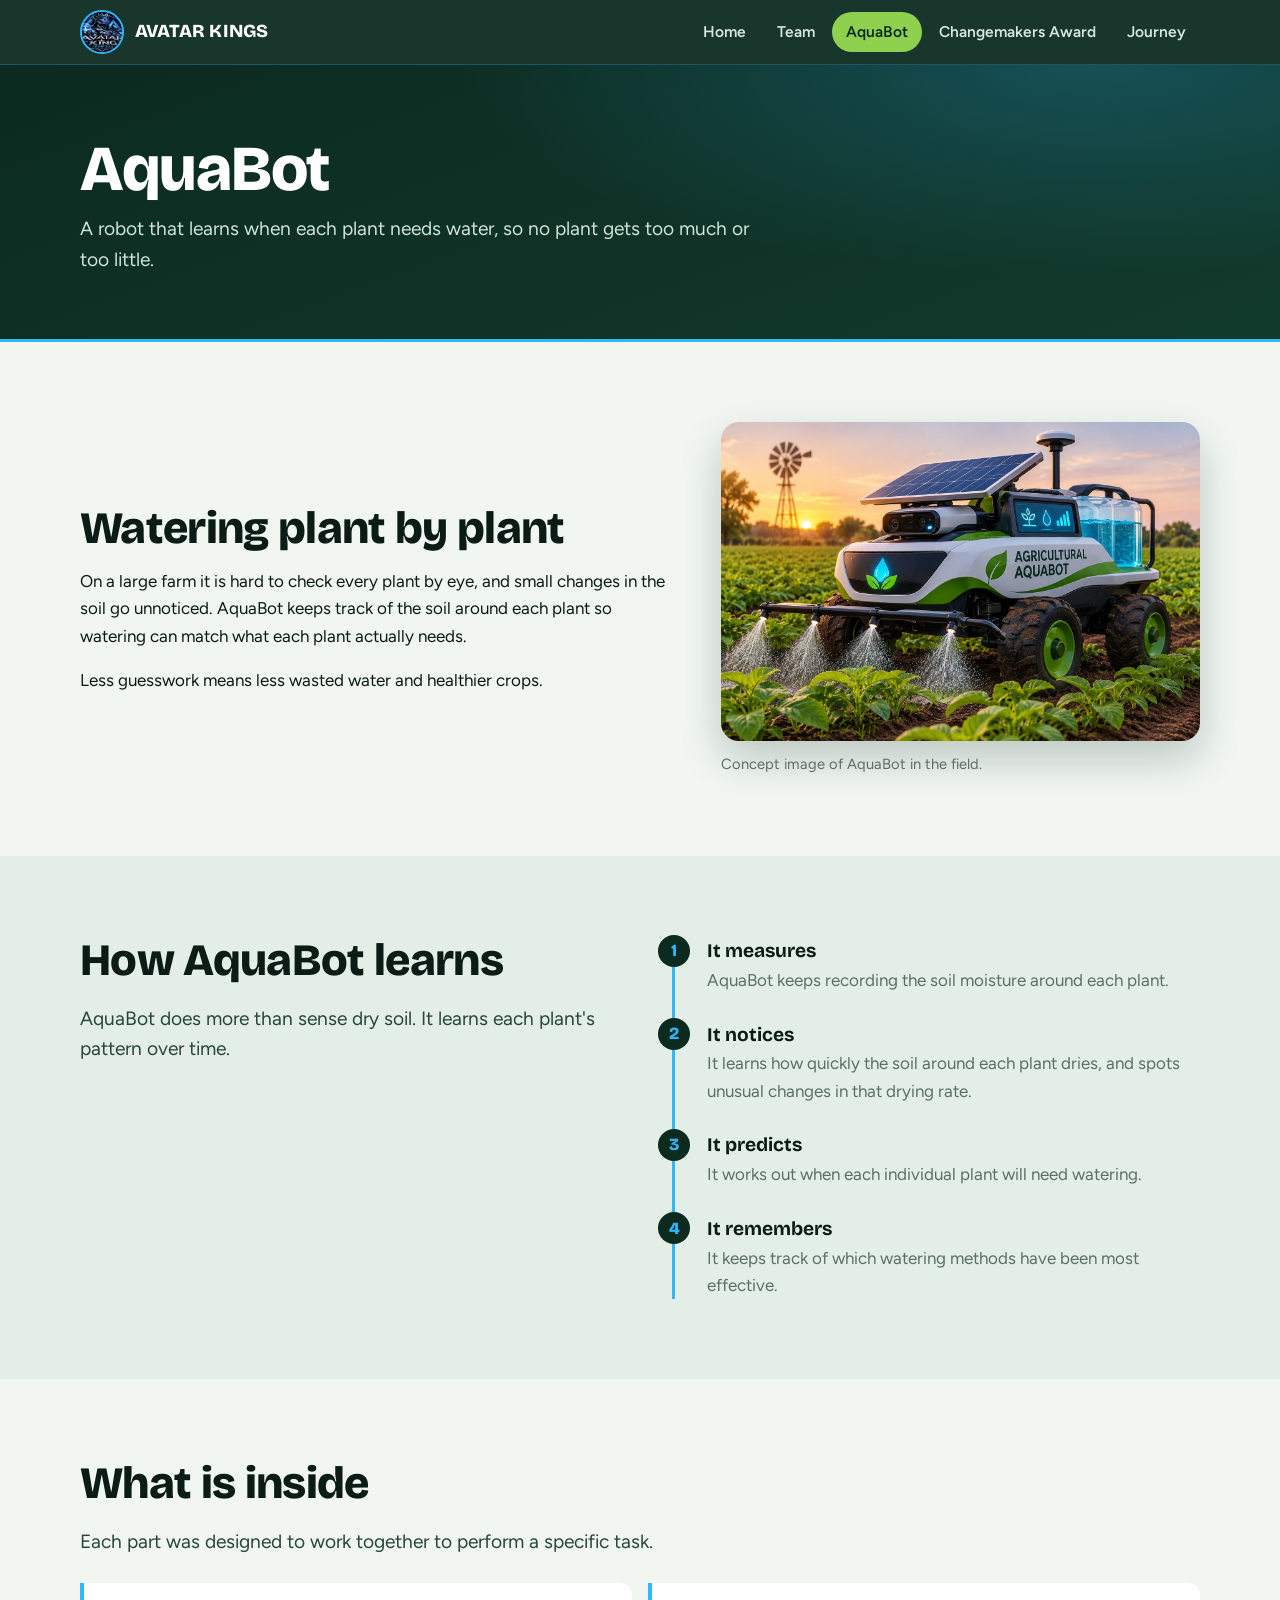
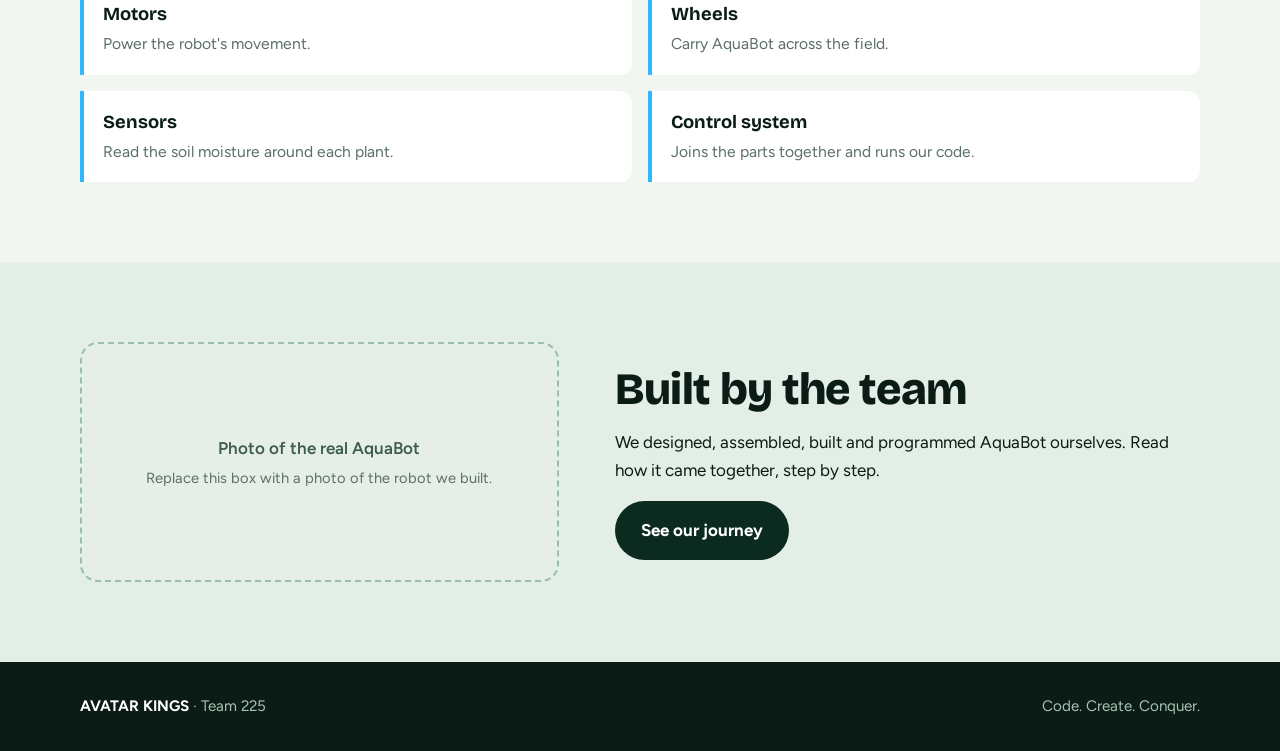
==== aquabot.html @ 6d1f2c78 "AVATAR KINGS site (GitHub Pages)" ====
<!DOCTYPE html>
<html lang="en">
<head>
  <meta charset="utf-8">
  <meta name="viewport" content="width=device-width, initial-scale=1">
  <meta name="robots" content="noindex, nofollow">
  <title>AquaBot | AVATAR KINGS – Team 225</title>
  <meta name="description" content="AquaBot is Team 225's farm robot. It learns how fast the soil dries around each plant and predicts when each one needs water.">
  <meta property="og:title" content="AquaBot | AVATAR KINGS – Team 225">
  <meta property="og:description" content="AquaBot is Team 225's farm robot. It learns how fast the soil dries around each plant and predicts when each one needs water.">
  <meta property="og:image" content="images/aquabot-hero.jpg">
  <link rel="preconnect" href="https://fonts.googleapis.com">
  <link rel="preconnect" href="https://fonts.gstatic.com" crossorigin>
  <link href="https://fonts.googleapis.com/css2?family=Bricolage+Grotesque:opsz,wght@12..96,700;12..96,800&family=Figtree:wght@400;600;700&display=swap" rel="stylesheet">
  <link rel="stylesheet" href="styles.css">
</head>
<body>

  <header class="site-nav">
    <div class="wrap">
      <a class="brand" href="index.html">
        <img src="images/team-logo.jpg" alt="" width="44" height="44">
        AVATAR KINGS
      </a>
      <button class="nav-toggle" aria-expanded="false" aria-controls="nav-links">Menu</button>
      <ul class="nav-links" id="nav-links">
        <li><a href="index.html">Home</a></li>
        <li><a href="team.html">Team</a></li>
        <li><a href="aquabot.html" aria-current="page">AquaBot</a></li>
        <li><a href="changemakers.html">Changemakers Award</a></li>
        <li><a href="journey.html">Journey</a></li>
      </ul>
    </div>
  </header>

  <main>
    <div class="page-head">
      <div class="wrap">
        <h1>AquaBot</h1>
        <p>A robot that learns when each plant needs water, so no plant gets too much or too little.</p>
      </div>
    </div>

    <section>
      <div class="wrap split">
        <div class="prose">
          <h2>Watering plant by plant</h2>
          <p>On a large farm it is hard to check every plant by eye, and small changes in the soil go unnoticed. AquaBot keeps track of the soil around each plant so watering can match what each plant actually needs.</p>
          <p>Less guesswork means less wasted water and healthier crops.</p>
        </div>
        <figure style="margin:0">
          <div class="framed"><img src="images/aquabot-hero.jpg" alt="AquaBot, a green and white farm robot with a solar panel, watering young plants at sunset" width="1536" height="1024"></div>
          <figcaption class="caption">Concept image of AquaBot in the field.</figcaption>
        </figure>
      </div>
    </section>

    <section class="band-green problem">
      <div class="wrap grid">
        <div>
          <h2>How AquaBot learns</h2>
          <p class="lede">AquaBot does more than sense dry soil. It learns each plant's pattern over time.</p>
        </div>
        <ol class="steps">
          <li><strong>It measures</strong><span>AquaBot keeps recording the soil moisture around each plant.</span></li>
          <li><strong>It notices</strong><span>It learns how quickly the soil around each plant dries, and spots unusual changes in that drying rate.</span></li>
          <li><strong>It predicts</strong><span>It works out when each individual plant will need watering.</span></li>
          <li><strong>It remembers</strong><span>It keeps track of which watering methods have been most effective.</span></li>
        </ol>
      </div>
    </section>

    <section>
      <div class="wrap">
        <h2>What is inside</h2>
        <p class="lede">Each part was designed to work together to perform a specific task.</p>
        <ul class="parts">
          <li><strong>Motors</strong><span>Power the robot's movement.</span></li>
          <li><strong>Wheels</strong><span>Carry AquaBot across the field.</span></li>
          <li><strong>Sensors</strong><span>Read the soil moisture around each plant.</span></li>
          <li><strong>Control system</strong><span>Joins the parts together and runs our code.</span></li>
        </ul>
      </div>
    </section>

    <section class="band-green">
      <div class="wrap split flip">
        <div class="photo-slot">
          <div>Photo of the real AquaBot<span>Replace this box with a photo of the robot we built.</span></div>
        </div>
        <div class="prose">
          <h2>Built by the team</h2>
          <p>We designed, assembled, built and programmed AquaBot ourselves. Read how it came together, step by step.</p>
          <p><a class="btn btn-dark" href="journey.html">See our journey</a></p>
        </div>
      </div>
    </section>
  </main>

  <footer class="site-footer">
    <div class="wrap">
      <span><strong>AVATAR KINGS</strong> · Team 225</span>
      <span>Code. Create. Conquer.</span>
    </div>
  </footer>

  <script>
    var toggle = document.querySelector('.nav-toggle');
    var links = document.getElementById('nav-links');
    toggle.addEventListener('click', function () {
      var open = links.classList.toggle('open');
      toggle.setAttribute('aria-expanded', open);
    });
  </script>
</body>
</html>
---- styles.css ----
/* AVATAR KINGS – Team 225
   Deep green with electric blue accents */

:root {
  --forest: #0b2a20;
  --forest-2: #123a2c;
  --emerald: #1f7a56;
  --leaf: #8fd14f;
  --volt: #2fb8ff;      /* electric blue, taken from the team logo */
  --volt-soft: #bfe8ff;
  --paper: #f1f6f1;
  --ink: #0a1c15;
  --muted: #5b6f66;

  --font-display: "Bricolage Grotesque", "Trebuchet MS", system-ui, sans-serif;
  --font-body: "Figtree", system-ui, -apple-system, "Segoe UI", sans-serif;

  --wrap: 1120px;
}

*, *::before, *::after { box-sizing: border-box; }

html { scroll-behavior: smooth; }

body {
  margin: 0;
  font-family: var(--font-body);
  font-size: 1.0625rem;
  line-height: 1.6;
  color: var(--ink);
  background: var(--paper);
}

img { max-width: 100%; height: auto; display: block; }

a { color: inherit; }

:focus-visible {
  outline: 3px solid var(--volt);
  outline-offset: 3px;
  border-radius: 4px;
}

.wrap {
  width: min(var(--wrap), 100% - 2.5rem);
  margin-inline: auto;
}

/* ---------- Navigation ---------- */

.site-nav {
  position: sticky;
  top: 0;
  z-index: 20;
  background: rgba(11, 42, 32, 0.94);
  backdrop-filter: blur(8px);
  border-bottom: 1px solid rgba(47, 184, 255, 0.25);
}

.site-nav .wrap {
  display: flex;
  align-items: center;
  justify-content: space-between;
  gap: 1rem;
  min-height: 64px;
}

.brand {
  display: flex;
  align-items: center;
  gap: 0.7rem;
  text-decoration: none;
  color: #fff;
  font-family: var(--font-display);
  font-weight: 800;
  font-size: 1.15rem;
  letter-spacing: 0.01em;
}

.brand img {
  width: 44px;
  height: 44px;
  object-fit: cover;
  object-position: 50% 30%;
  border-radius: 50%;
  border: 2px solid var(--volt);
}

.nav-links {
  display: flex;
  gap: 0.25rem;
  list-style: none;
  margin: 0;
  padding: 0;
}

.nav-links a {
  display: block;
  padding: 0.5rem 0.85rem;
  border-radius: 999px;
  text-decoration: none;
  color: #d6e8de;
  font-weight: 600;
  font-size: 0.97rem;
}

.nav-links a:hover { color: #fff; background: rgba(255, 255, 255, 0.08); }

.nav-links a[aria-current="page"] {
  color: var(--forest);
  background: var(--leaf);
}

.nav-toggle {
  display: none;
  background: none;
  border: 1.5px solid rgba(255, 255, 255, 0.4);
  color: #fff;
  font: inherit;
  font-weight: 600;
  padding: 0.4rem 0.9rem;
  border-radius: 999px;
  cursor: pointer;
}

@media (max-width: 860px) {
  .nav-toggle { display: inline-block; }
  .nav-links {
    display: none;
    position: absolute;
    top: 100%;
    left: 0;
    right: 0;
    flex-direction: column;
    padding: 0.75rem 1.25rem 1.25rem;
    background: var(--forest);
    border-bottom: 1px solid rgba(47, 184, 255, 0.25);
  }
  .nav-links.open { display: flex; }
  .nav-links a { padding: 0.75rem 0.9rem; }
}

/* ---------- Buttons ---------- */

.btn {
  display: inline-block;
  padding: 0.85rem 1.5rem;
  border-radius: 999px;
  font-weight: 700;
  text-decoration: none;
  border: 2px solid transparent;
  transition: transform 0.15s ease, background 0.15s ease;
}

.btn:hover { transform: translateY(-2px); }

.btn-primary { background: var(--volt); color: var(--forest); }
.btn-primary:hover { background: var(--volt-soft); }

.btn-ghost { border-color: rgba(255, 255, 255, 0.55); color: #fff; }
.btn-ghost:hover { background: rgba(255, 255, 255, 0.12); }

/* ---------- Hero ---------- */

.hero {
  position: relative;
  min-height: min(86vh, 760px);
  display: flex;
  align-items: center;
  color: #fff;
  background: var(--forest);
  overflow: hidden;
  isolation: isolate;
}

.hero-img {
  position: absolute;
  inset: 0;
  width: 100%;
  height: 100%;
  object-fit: cover;
  object-position: 70% 50%;
  z-index: -2;
}

.hero::after {
  content: "";
  position: absolute;
  inset: 0;
  z-index: -1;
  background:
    linear-gradient(90deg, rgba(8, 32, 24, 0.94) 0%, rgba(8, 32, 24, 0.78) 38%, rgba(8, 32, 24, 0.1) 72%),
    linear-gradient(0deg, rgba(8, 32, 24, 0.55) 0%, transparent 30%);
}

.hero-copy {
  max-width: 560px;
  padding: 4rem 0 5rem;
}

.hero .team-line {
  margin: 0 0 0.9rem;
  font-weight: 700;
  color: var(--volt);
  font-size: 1.05rem;
}

.hero h1 {
  margin: 0;
  font-family: var(--font-display);
  font-weight: 800;
  font-size: clamp(3.2rem, 9vw, 6.2rem);
  line-height: 0.92;
  letter-spacing: -0.02em;
}

.hero .tagline {
  margin: 1.4rem 0 0.5rem;
  font-family: var(--font-display);
  font-weight: 700;
  font-size: clamp(1.35rem, 3vw, 1.8rem);
  color: var(--leaf);
}

.hero .sub {
  margin: 0 0 2rem;
  color: #d6e8de;
  max-width: 44ch;
}

.hero-actions { display: flex; flex-wrap: wrap; gap: 0.8rem; }

/* One orchestrated entrance for the hero copy */
@media (prefers-reduced-motion: no-preference) {
  .hero-copy > * {
    opacity: 0;
    animation: rise 0.7s cubic-bezier(0.2, 0.7, 0.2, 1) forwards;
  }
  .hero-copy > *:nth-child(2) { animation-delay: 0.12s; }
  .hero-copy > *:nth-child(3) { animation-delay: 0.24s; }
  .hero-copy > *:nth-child(4) { animation-delay: 0.36s; }
  .hero-copy > *:nth-child(5) { animation-delay: 0.48s; }
  @keyframes rise {
    from { opacity: 0; transform: translateY(18px); }
    to   { opacity: 1; transform: none; }
  }
}

@media (max-width: 700px) {
  .hero { align-items: flex-end; min-height: 640px; }
  .hero-img { object-position: 62% 30%; }
  .hero::after {
    background: linear-gradient(0deg, rgba(8, 32, 24, 0.96) 0%, rgba(8, 32, 24, 0.82) 46%, rgba(8, 32, 24, 0.05) 80%);
  }
  .hero-copy { padding: 2rem 0 3rem; }
}

/* ---------- Sections ---------- */

section { padding: 5rem 0; }

h2 {
  margin: 0 0 1rem;
  font-family: var(--font-display);
  font-weight: 800;
  font-size: clamp(1.9rem, 4vw, 2.8rem);
  line-height: 1.08;
  letter-spacing: -0.015em;
}

.lede { font-size: 1.2rem; max-width: 58ch; color: #28463a; }

/* Problem + how it learns */

.problem .grid {
  display: grid;
  grid-template-columns: 1fr 1fr;
  gap: 4rem;
  align-items: start;
}

.steps {
  list-style: none;
  margin: 0;
  padding: 0;
  counter-reset: step;
  border-left: 3px solid var(--volt);
}

.steps li {
  counter-increment: step;
  position: relative;
  padding: 0 0 1.6rem 2rem;
}

.steps li:last-child { padding-bottom: 0; }

.steps li::before {
  content: counter(step);
  position: absolute;
  left: -1.05rem;
  top: -0.1rem;
  width: 2rem;
  height: 2rem;
  border-radius: 50%;
  background: var(--forest);
  color: var(--volt);
  font-family: var(--font-display);
  font-weight: 800;
  display: grid;
  place-items: center;
}

.steps strong {
  display: block;
  font-family: var(--font-display);
  font-size: 1.2rem;
}

.steps span { color: var(--muted); }

@media (max-width: 860px) {
  section { padding: 3.5rem 0; }
  .problem .grid { grid-template-columns: 1fr; gap: 2.5rem; }
}

/* SDGs on a dark band */

.goals {
  background: var(--forest);
  color: #fff;
}

.goals h2 { color: #fff; }
.goals .lede { color: #cfe3d8; }

.goal-list {
  display: grid;
  grid-template-columns: repeat(3, 1fr);
  margin-top: 2.5rem;
  border-top: 1px solid rgba(255, 255, 255, 0.2);
}

.goal {
  padding: 1.8rem 1.8rem 0.5rem 0;
}

.goal + .goal {
  padding-left: 1.8rem;
  border-left: 1px solid rgba(255, 255, 255, 0.2);
}

.goal .sdg {
  font-family: var(--font-display);
  font-weight: 800;
  font-size: 2.4rem;
  line-height: 1;
  color: var(--volt);
}

.goal h3 {
  margin: 0.5rem 0 0.6rem;
  font-family: var(--font-display);
  font-size: 1.3rem;
}

.goal p { margin: 0; color: #cfe3d8; }

@media (max-width: 860px) {
  .goal-list { grid-template-columns: 1fr; }
  .goal, .goal + .goal { padding: 1.5rem 0; border-left: 0; }
  .goal + .goal { border-top: 1px solid rgba(255, 255, 255, 0.2); }
}

/* Team strip */

.team-strip .grid {
  display: grid;
  grid-template-columns: 340px 1fr;
  gap: 3.5rem;
  align-items: center;
}

.logo-frame {
  border-radius: 18px;
  overflow: hidden;
  box-shadow: 0 0 0 2px var(--volt), 0 0 40px rgba(47, 184, 255, 0.35);
  background: #050b1a;
}

.captain {
  margin: 0.2rem 0 1.1rem;
  font-weight: 700;
  color: var(--emerald);
}

.names {
  list-style: none;
  margin: 0 0 1.8rem;
  padding: 0;
  display: flex;
  flex-wrap: wrap;
  gap: 0.5rem;
}

.names li {
  padding: 0.35rem 0.9rem;
  border-radius: 999px;
  background: #fff;
  border: 1.5px solid #cfe0d4;
  font-weight: 600;
  font-size: 0.97rem;
}

.names li.cap {
  background: var(--forest);
  border-color: var(--forest);
  color: var(--leaf);
}

.btn-dark { background: var(--forest); color: #fff; }
.btn-dark:hover { background: var(--forest-2); }

@media (max-width: 860px) {
  .team-strip .grid { grid-template-columns: 1fr; gap: 2rem; }
  .logo-frame { max-width: 360px; }
}

/* ---------- Footer ---------- */

.site-footer {
  background: var(--ink);
  color: #a9c2b5;
  padding: 2rem 0;
  font-size: 0.95rem;
}

.site-footer .wrap {
  display: flex;
  flex-wrap: wrap;
  gap: 0.5rem 2rem;
  justify-content: space-between;
}

.site-footer strong { color: #fff; }

/* =====================================================
   Inner pages
   ===================================================== */

.page-head {
  position: relative;
  color: #fff;
  background:
    radial-gradient(900px 300px at 85% 0%, rgba(47, 184, 255, 0.22), transparent 70%),
    linear-gradient(160deg, var(--forest) 0%, var(--forest-2) 100%);
  padding: 4.5rem 0 4rem;
  border-bottom: 3px solid var(--volt);
}

.page-head h1 {
  margin: 0 0 0.8rem;
  font-family: var(--font-display);
  font-weight: 800;
  font-size: clamp(2.4rem, 6vw, 4rem);
  line-height: 1;
  letter-spacing: -0.02em;
}

.page-head p {
  margin: 0;
  max-width: 56ch;
  font-size: 1.2rem;
  color: #cfe3d8;
}

.split {
  display: grid;
  grid-template-columns: 1.1fr 0.9fr;
  gap: 3.5rem;
  align-items: center;
}

.split.flip { grid-template-columns: 0.9fr 1.1fr; }

@media (max-width: 860px) {
  .split, .split.flip { grid-template-columns: 1fr; gap: 2rem; }
}

.prose p { margin: 0 0 1.1rem; max-width: 62ch; }
.prose p:last-child { margin-bottom: 0; }

.framed {
  border-radius: 18px;
  overflow: hidden;
  box-shadow: 0 18px 40px rgba(11, 42, 32, 0.22);
}

.caption {
  margin: 0.7rem 0 0;
  font-size: 0.92rem;
  color: var(--muted);
}

/* Photo slots: swap these for real photos later */
.photo-slot {
  display: grid;
  place-items: center;
  text-align: center;
  min-height: 240px;
  padding: 1.5rem;
  border: 2px dashed #9bbfae;
  border-radius: 18px;
  background: #e5efe8;
  color: #3d5c4e;
  font-weight: 600;
}

.photo-slot span { display: block; font-weight: 400; font-size: 0.92rem; margin-top: 0.3rem; color: var(--muted); }

.band-green { background: #e3eee6; }

/* Team page */

.captain-card {
  display: grid;
  grid-template-columns: 340px 1fr;
  gap: 3rem;
  align-items: center;
}

@media (max-width: 860px) {
  .captain-card { grid-template-columns: 1fr; gap: 1.8rem; }
  .captain-card .logo-frame { max-width: 360px; }
}

.members {
  list-style: none;
  margin: 2rem 0 0;
  padding: 0;
  display: grid;
  grid-template-columns: repeat(auto-fill, minmax(220px, 1fr));
  gap: 1rem;
}

.member {
  display: flex;
  align-items: center;
  gap: 0.9rem;
  padding: 1rem 1.1rem;
  background: #fff;
  border: 1.5px solid #cfe0d4;
  border-radius: 14px;
}

.member.is-captain {
  background: var(--forest);
  border-color: var(--forest);
  color: #fff;
}

.avatar {
  flex: none;
  width: 48px;
  height: 48px;
  border-radius: 50%;
  display: grid;
  place-items: center;
  background: var(--emerald);
  color: #fff;
  font-family: var(--font-display);
  font-weight: 800;
}

.is-captain .avatar { background: var(--leaf); color: var(--forest); }

.member b { display: block; line-height: 1.25; }
.member small { color: var(--muted); }
.is-captain small { color: var(--leaf); }

.values {
  display: grid;
  grid-template-columns: repeat(3, 1fr);
  gap: 0;
  margin-top: 2rem;
  border-top: 1px solid #b9d0c2;
}

.values div { padding: 1.4rem 1.6rem 0 0; }
.values div + div { padding-left: 1.6rem; border-left: 1px solid #b9d0c2; }
.values h3 { margin: 0 0 0.4rem; font-family: var(--font-display); font-size: 1.3rem; }
.values p { margin: 0; color: #28463a; }

@media (max-width: 860px) {
  .values { grid-template-columns: 1fr; }
  .values div, .values div + div { padding: 1.2rem 0; border-left: 0; }
  .values div + div { border-top: 1px solid #b9d0c2; }
}

/* AquaBot "inside" list */

.parts {
  list-style: none;
  margin: 1.6rem 0 0;
  padding: 0;
  display: grid;
  grid-template-columns: repeat(2, 1fr);
  gap: 1rem;
}

.parts li {
  padding: 1.1rem 1.2rem;
  background: #fff;
  border-left: 4px solid var(--volt);
  border-radius: 0 12px 12px 0;
}

.parts strong { display: block; font-family: var(--font-display); font-size: 1.15rem; }
.parts span { color: var(--muted); font-size: 0.98rem; }

@media (max-width: 600px) { .parts { grid-template-columns: 1fr; } }

/* Journey timeline */

.timeline {
  list-style: none;
  margin: 2.5rem 0 0;
  padding: 0 0 0 0;
  counter-reset: stage;
  border-left: 3px solid var(--volt);
}

.timeline li {
  counter-increment: stage;
  position: relative;
  padding: 0 0 3rem 2.6rem;
}

.timeline li:last-child { padding-bottom: 0; }

.timeline li::before {
  content: counter(stage);
  position: absolute;
  left: -1.35rem;
  top: -0.2rem;
  width: 2.5rem;
  height: 2.5rem;
  border-radius: 50%;
  background: var(--forest);
  color: var(--volt);
  font-family: var(--font-display);
  font-weight: 800;
  font-size: 1.15rem;
  display: grid;
  place-items: center;
  box-shadow: 0 0 0 4px var(--paper);
}

.timeline h3 { margin: 0 0 0.4rem; font-family: var(--font-display); font-size: 1.5rem; }
.timeline p { margin: 0 0 1rem; max-width: 60ch; }
.timeline .photo-slot { min-height: 160px; max-width: 520px; }

.pull {
  margin: 0;
  padding: 2.2rem 2.4rem;
  border-radius: 18px;
  background: var(--forest);
  color: #fff;
  font-family: var(--font-display);
  font-weight: 700;
  font-size: clamp(1.4rem, 3vw, 2rem);
  line-height: 1.25;
}

.pull em { font-style: normal; color: var(--leaf); }

/* Changemakers */

.sdg-row {
  display: grid;
  grid-template-columns: 110px 1fr;
  gap: 1.5rem;
  padding: 1.6rem 0;
  border-top: 1px solid rgba(255, 255, 255, 0.2);
}

.sdg-row:last-child { border-bottom: 1px solid rgba(255, 255, 255, 0.2); }

.sdg-row .sdg {
  font-family: var(--font-display);
  font-weight: 800;
  font-size: 2rem;
  line-height: 1.1;
  color: var(--volt);
}

.sdg-row h3 { margin: 0 0 0.3rem; font-family: var(--font-display); font-size: 1.3rem; }
.sdg-row p { margin: 0; color: #cfe3d8; }

@media (max-width: 600px) { .sdg-row { grid-template-columns: 1fr; gap: 0.3rem; } }

.cta-band { text-align: center; }
.cta-band .hero-actions { justify-content: center; margin-top: 1.5rem; }
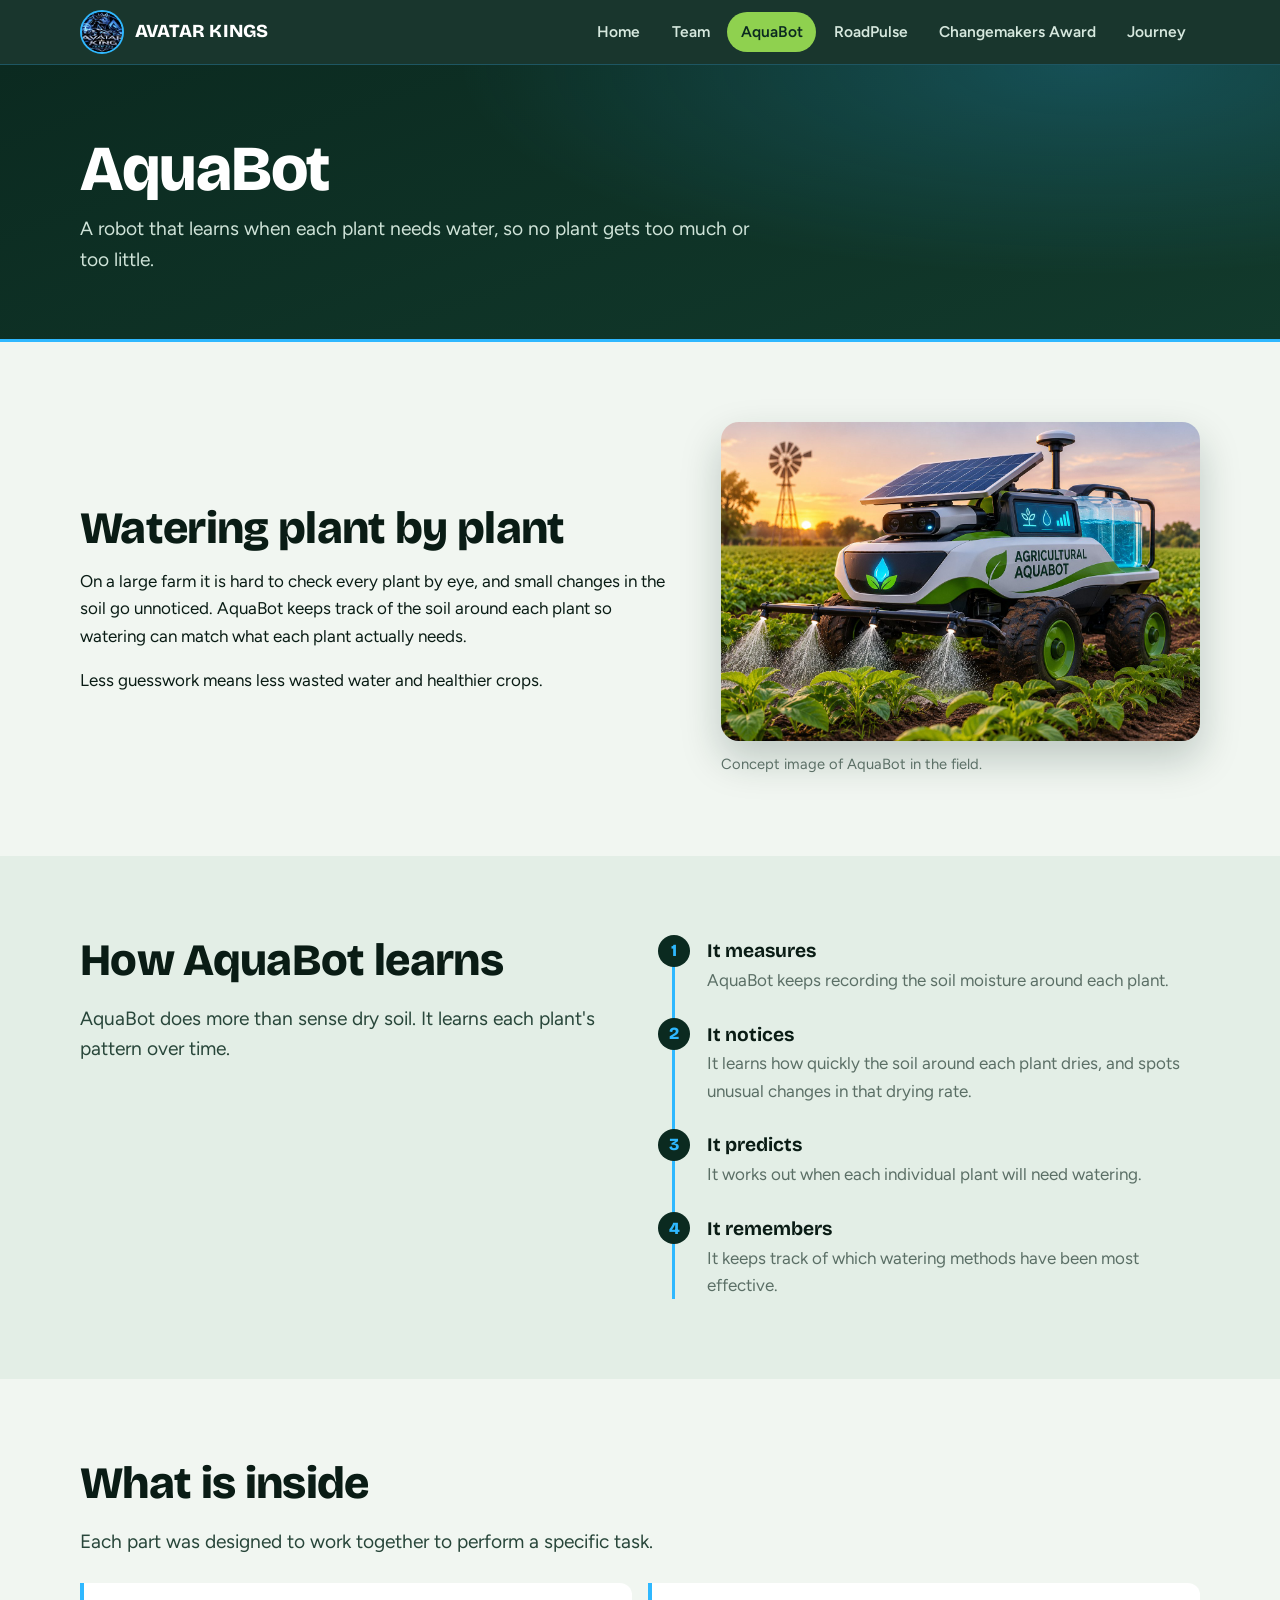
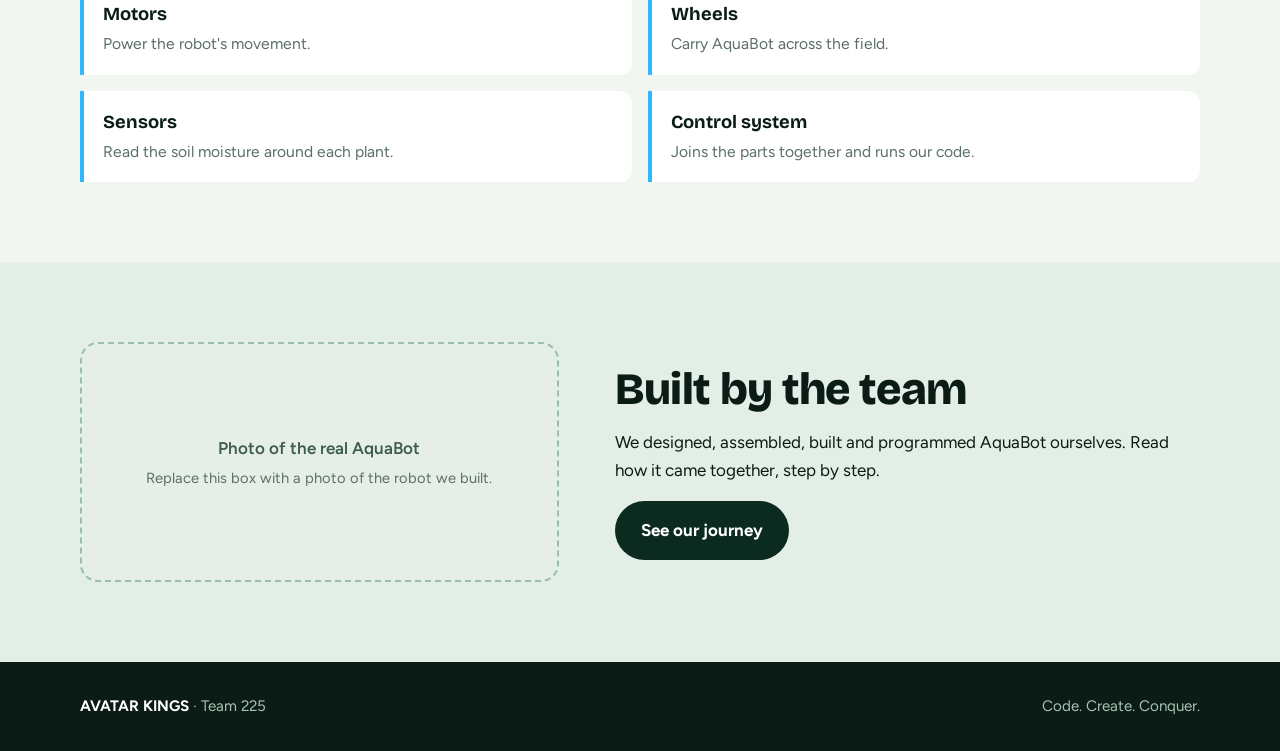
==== commit f7906829: "road pulse" ====
--- a/aquabot.html
+++ b/aquabot.html
@@ -27,6 +27,7 @@
         <li><a href="index.html">Home</a></li>
         <li><a href="team.html">Team</a></li>
         <li><a href="aquabot.html" aria-current="page">AquaBot</a></li>
+        <li><a href="roadpulse.html">RoadPulse</a></li>
         <li><a href="changemakers.html">Changemakers Award</a></li>
         <li><a href="journey.html">Journey</a></li>
       </ul>
